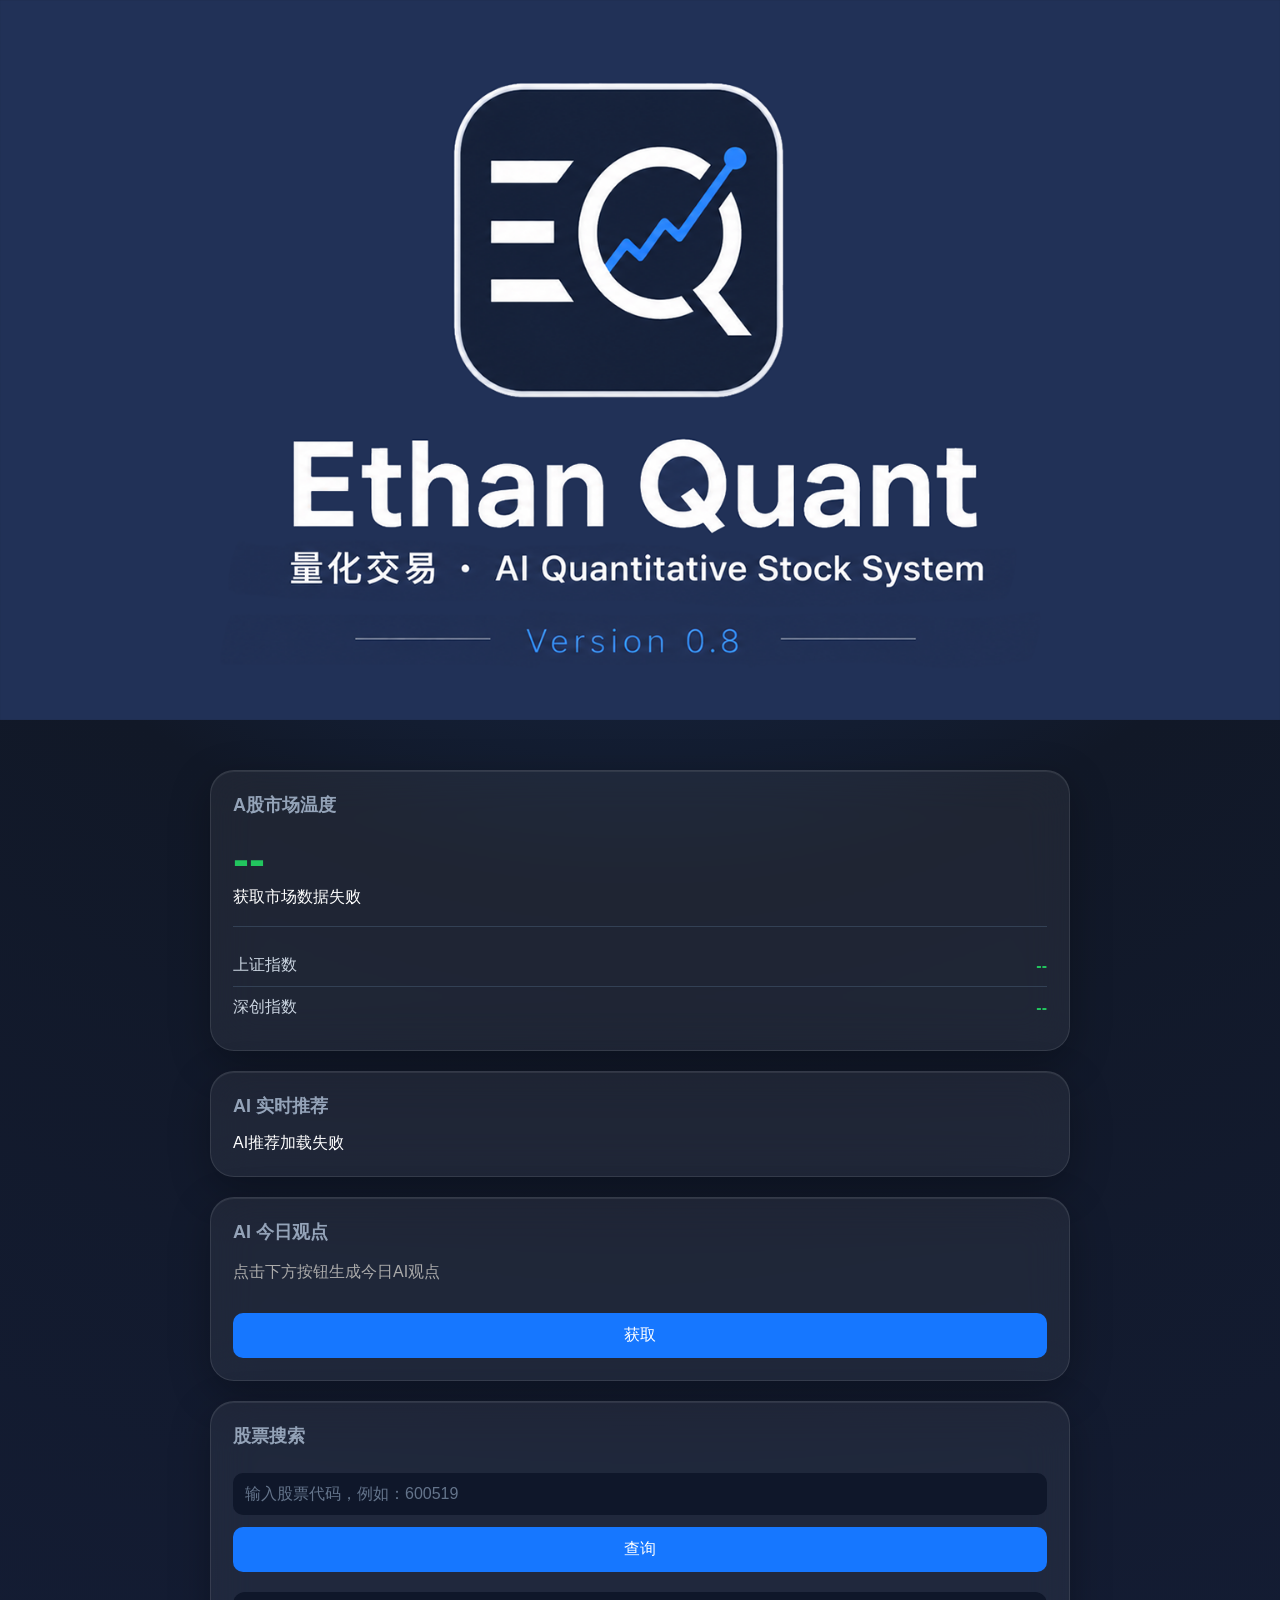
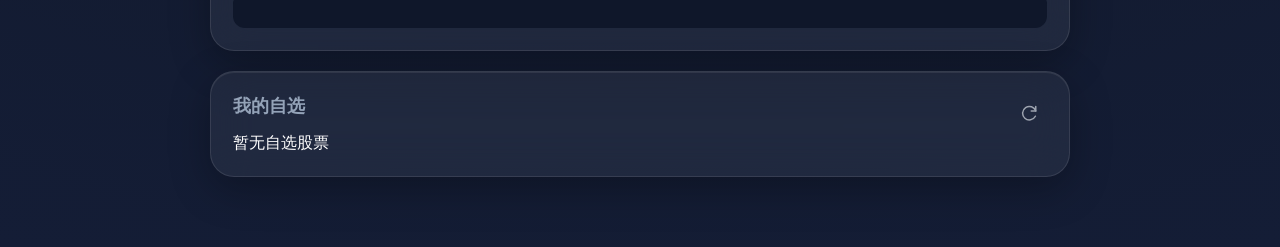
==== index.html @ 9d1d9fac "Update index.html" ====
<!DOCTYPE html>
<html lang="zh-CN">

<head>
    <meta charset="UTF-8">
    <meta name="viewport" content="width=device-width, initial-scale=1.0">

    <title>Ethan Quant - AI量化股票系统</title>

    <link rel="stylesheet" href="style.css">
</head>

<body>

    <!-- 顶部品牌 -->
<div class="header">

    <img
        src="banner.png.png"
        class="banner"
        alt="Ethan Quant">

</div>
    <div class="container">

     <!-- 市场温度 -->
<div class="card">

    <div class="title">
        A股市场温度
    </div>

    <div class="score" id="marketTemp">
        --
    </div>

    <p id="marketLevel">
        正在获取市场数据...
    </p>

    <hr>

<div class="market-score">

    <div class="score-item">
        <span>上证指数</span>
        <strong id="score-shanghai">--</strong>
    </div>

    <div class="score-item">
        <span>深创指数</span>
        <strong id="score-sz">--</strong>
    </div>

</div>
        </div>

        <!-- 今日 Top3 -->
      <div class="card">

   <div class="title">
    AI 实时推荐
</div>

    <div id="top3">

        正在计算 AI 推荐...

    </div>

</div>

        <!-- AI观点 -->
       <div class="card">

    <div class="title">
        AI 今日观点
    </div>

    <div id="dailyAI" style="margin:18px 0;color:#aaa;">
        点击下方按钮生成今日AI观点
    </div>

    <button
        id="dailyBtn"
        class="ai-btn"
        onclick="loadDailyAI()">
        获取
    </button>

</div>

        <!-- 股票搜索 -->
        <div class="card">

            <div class="title">
                股票搜索
            </div>

            <input
                id="stockCode"
                type="text"
                placeholder="输入股票代码，例如：600519"
                onkeydown="handleKey(event)"
            >

            <button onclick="searchStock()">
                查询
            </button>

            <div id="result"></div>

        </div>

        <!-- 我的自选 -->
        <div class="card">

           <div class="favorites-header">

    <div class="title">
        我的自选
    </div>

   <button
    id="refreshFavorites"
    class="refresh-btn"
    onclick="refreshFavorites()"
    title="刷新">

    <svg
        class="refresh-icon"
        viewBox="0 0 24 24"
        width="18"
        height="18"
        fill="none"
        stroke="currentColor"
        stroke-width="2"
        stroke-linecap="round"
        stroke-linejoin="round">

        <path d="M21 2v6h-6"></path>

        <path d="M20.49 15A9 9 0 1 1 21 8"></path>

    </svg>

</button>

</div>

<div id="favorites">
    暂无自选股票
</div>

        </div>

    </div>

    <script src="stocks.js"></script>
    <!-- ===========================
AI分析弹窗 V1.1
=========================== -->

<div id="aiModal" class="ai-modal">

    <div class="ai-box">

    <div class="ai-header">

    <button
        class="ai-close"
        onclick="closeAI()">
        ✕
    </button>

    <div class="ai-title">

        <div class="gemini-title">
            Ethan Quant AI
        </div>

        <div class="gemini-subtitle">
            AI 智能分析结果
        </div>

    </div>

</div>

        <div
            id="aiContent"
            class="ai-content">

            AI 正在分析...

        </div>

    </div>

</div>

<!-- 提示弹窗 -->
<div id="msgModal" class="ai-modal" style="display:none;">

    <div class="ai-box">

        <div class="ai-header">

            <button
                class="ai-close"
                onclick="closeMsg()">
                ✕

            </button>

            <div class="ai-title">

                <div class="gemini-title">
                    Ethan Quant
                </div>

                <div class="gemini-subtitle">
                    系统提示
                </div>

            </div>

        </div>

        <div
            id="msgContent"
            class="ai-content">

        </div>

    </div>

</div>

<script src="script.js"></script>

</body>

</html>
---- style.css ----
*{
    margin:0;
    padding:0;
    box-sizing:border-box;
}
body{
background:
radial-gradient(circle at top,#1f3b6f 0%,#111827 45%,#141d36 100%);
    color:white;
    font-family:-apple-system,BlinkMacSystemFont,"Segoe UI",Arial,sans-serif;
}
.header{

    background:transparent;

    text-align:center;

    padding:0;

}
.banner{

    display:block;

    width:100%;

    max-width:none;

    margin:0 auto;

}
.container{
    max-width:900px;
    margin:30px auto;
    padding:20px;
}

.card{

    background:rgba(255,255,255,.06);

    backdrop-filter:blur(22px);
    -webkit-backdrop-filter:blur(22px);

    border:1px solid rgba(255,255,255,.10);

    border-radius:24px;

    box-shadow:
        0 12px 40px rgba(0,0,0,.28),
        inset 0 1px 0 rgba(255,255,255,.08);

    padding:22px;

    margin-bottom:20px;

    transition:.3s ease;

    overflow:hidden;

}
.card:hover{

    transform:translateY(-3px);

    border-color:rgba(255,255,255,.16);

    box-shadow:
        0 18px 50px rgba(0,0,0,.35),
        inset 0 1px 0 rgba(255,255,255,.12);

}
.title{
    color:#94a3b8;
    margin-bottom:15px;
    font-size:18px;
    font-weight:bold;

    white-space:nowrap;
}
.score{
    font-size:48px;
    color:#22c55e;
    font-weight:bold;
}

.stock{
    display:flex;
    justify-content:space-between;
    padding:12px 0;
    border-bottom:1px solid #334155;
}

.stock:last-child{
    border-bottom:none;
}

input{
    width:100%;
    padding:12px;
    margin-top:10px;
    border:none;
    border-radius:10px;
    background:#0f172a;
    color:white;
    font-size:16px;
    outline:none;
}

input::placeholder{
    color:#64748b;
}

button{
    width:100%;
    margin-top:12px;
    padding:12px;
    border:none;
    border-radius:10px;
    background:#1677ff;
    color:white;
    font-size:16px;
    cursor:pointer;
    transition:.25s;
}

button:hover{
    background:#0f5fd7;
}

#result{
    margin-top:20px;
    padding:18px;
    background:#0f172a;
    border-radius:12px;
    line-height:1.8;
    text-align:left;
}

/* ========= V0.7 自选卡片 ========= */

.favorite-card{
    background:#0f172a;
    border:1px solid #334155;
    border-radius:14px;
    padding:16px;
    margin-bottom:14px;
    transition:.25s;
}

.favorite-card:hover{
    transform:translateY(-2px);
    border-color:#3b82f6;
}

.favorite-top{
    display:flex;
    justify-content:space-between;
    align-items:flex-start;
    margin-bottom:12px;
}

.favorite-name{
    font-size:18px;
    font-weight:700;
    color:#ffffff;
}

.favorite-code{
    font-size:13px;
    color:#94a3b8;
    margin-top:4px;
}

.favorite-price{
    font-size:30px;
    font-weight:bold;
    margin:8px 0;
}

.favorite-change{
    font-size:16px;
    font-weight:600;
}

.delete-btn{
    width:auto;
    margin:0;
    padding:8px 14px;
    background:#ef4444;
    border-radius:8px;
    font-size:14px;
}

.delete-btn:hover{
    background:#dc2626;
}
/* ========= V0.8 市场温度 ========= */

.market-score{
    margin-top:18px;
}

.score-item{
    display:flex;
    justify-content:space-between;
    align-items:center;
    padding:10px 0;
    border-bottom:1px solid #334155;
    font-size:16px;
}

.score-item:last-child{
    border-bottom:none;
}

.score-item span{
    color:#cbd5e1;
}

.score-item strong{
    color:#22c55e;
    font-size:16px;
    font-weight:700;
}

hr{
    border:none;
    border-top:1px solid #334155;
    margin:18px 0;
}
/* =======================================
   AI 分析弹窗 V1.1
======================================= */

.ai-modal{

    position:fixed;
    left:0;
    top:0;
    width:100%;
    height:100%;

    display:none;
    justify-content:center;
    align-items:center;

    background:rgba(0,0,0,.45);

    backdrop-filter:blur(8px);

    z-index:9999;

}

.ai-box{

    width:90%;
    max-width:720px;

    max-height:80vh;

    background:#fff;

    border-radius:18px;

    box-shadow:
    0 20px 60px rgba(0,0,0,.25);

    overflow:hidden;

    animation:popup .25s ease;

}

@keyframes popup{

    from{

        opacity:0;
        transform:scale(.95);

    }

    to{

        opacity:1;
        transform:scale(1);

    }

}

.ai-header{

    position: relative;

    padding: 28px 24px 20px;

    border-bottom: 1px solid #eee;

}

.ai-close{

    position:absolute;

    top:18px;

    right:18px;

    width:38px;

    height:38px;

    border:none;

    border-radius:50%;

    background:#f5f5f5;

    color:#666;

    font-size:22px;

    display:flex;

    align-items:center;

    justify-content:center;

    cursor:pointer;

    transition:.2s;

}

.ai-close:hover{

    background:#e9e9e9;

    color:#111;

}
.ai-title{

    display:flex;

    flex-direction:column;

    align-items:center;

    justify-content:center;

    width:100%;

}

.gemini-title{

    width:max-content;

    font-size:26px;

    font-weight:700;

    color:#111;

    line-height:1.2;

}

.gemini-subtitle{

    width:max-content;

    margin-top:8px;

    font-size:15px;

    color:#888;

    line-height:1.2;

}
.ai-content{

    padding:24px;

    line-height:1.9;

    white-space:pre-wrap;

    max-height:60vh;

    overflow-y:auto;

    font-size:15px;

    color:#333;

}

/* 底部说明 */

.ai-content::after{

    content:"\A\A━━━━━━━━━━━━\A\AAI Analysis powered by Google Gemini\A结合实时行情智能生成，仅供参考，不构成投资建议。";

    white-space:pre-wrap;

    display:block;

    margin-top:28px;

    padding-top:20px;

    border-top:1px solid #eee;

    color:#888;

    font-size:13px;

}

/* 手机 */

@media (max-width:768px){

    .ai-box{

        width:95%;

        max-height:88vh;

    }

}
.favorites-header{

    display:flex;

    justify-content:space-between;

    align-items:center;

    gap:10px;

}

.refresh-btn{

    width:36px !important;
    height:36px !important;

    margin:0 !important;
    padding:0 !important;

    background:transparent !important;

    border:none;

    color:#9CA3AF;

    font-size:22px;

    cursor:pointer;

    border-radius:50%;

    display:flex;
    align-items:center;
    justify-content:center;

    flex-shrink:0;

    transition:all .25s ease;

}
.refresh-icon{

    width:18px;
    height:18px;

}

.refresh-btn:hover{

    background:rgba(255,255,255,.08);

    color:#fff;

}

.refresh-btn.loading .refresh-icon{

    animation:spin .8s linear infinite;

}

.refresh-btn:disabled{

    opacity:.6;
    cursor:default;

}

@keyframes spin{
    from{transform:rotate(0deg);}
    to{transform:rotate(360deg);}
}
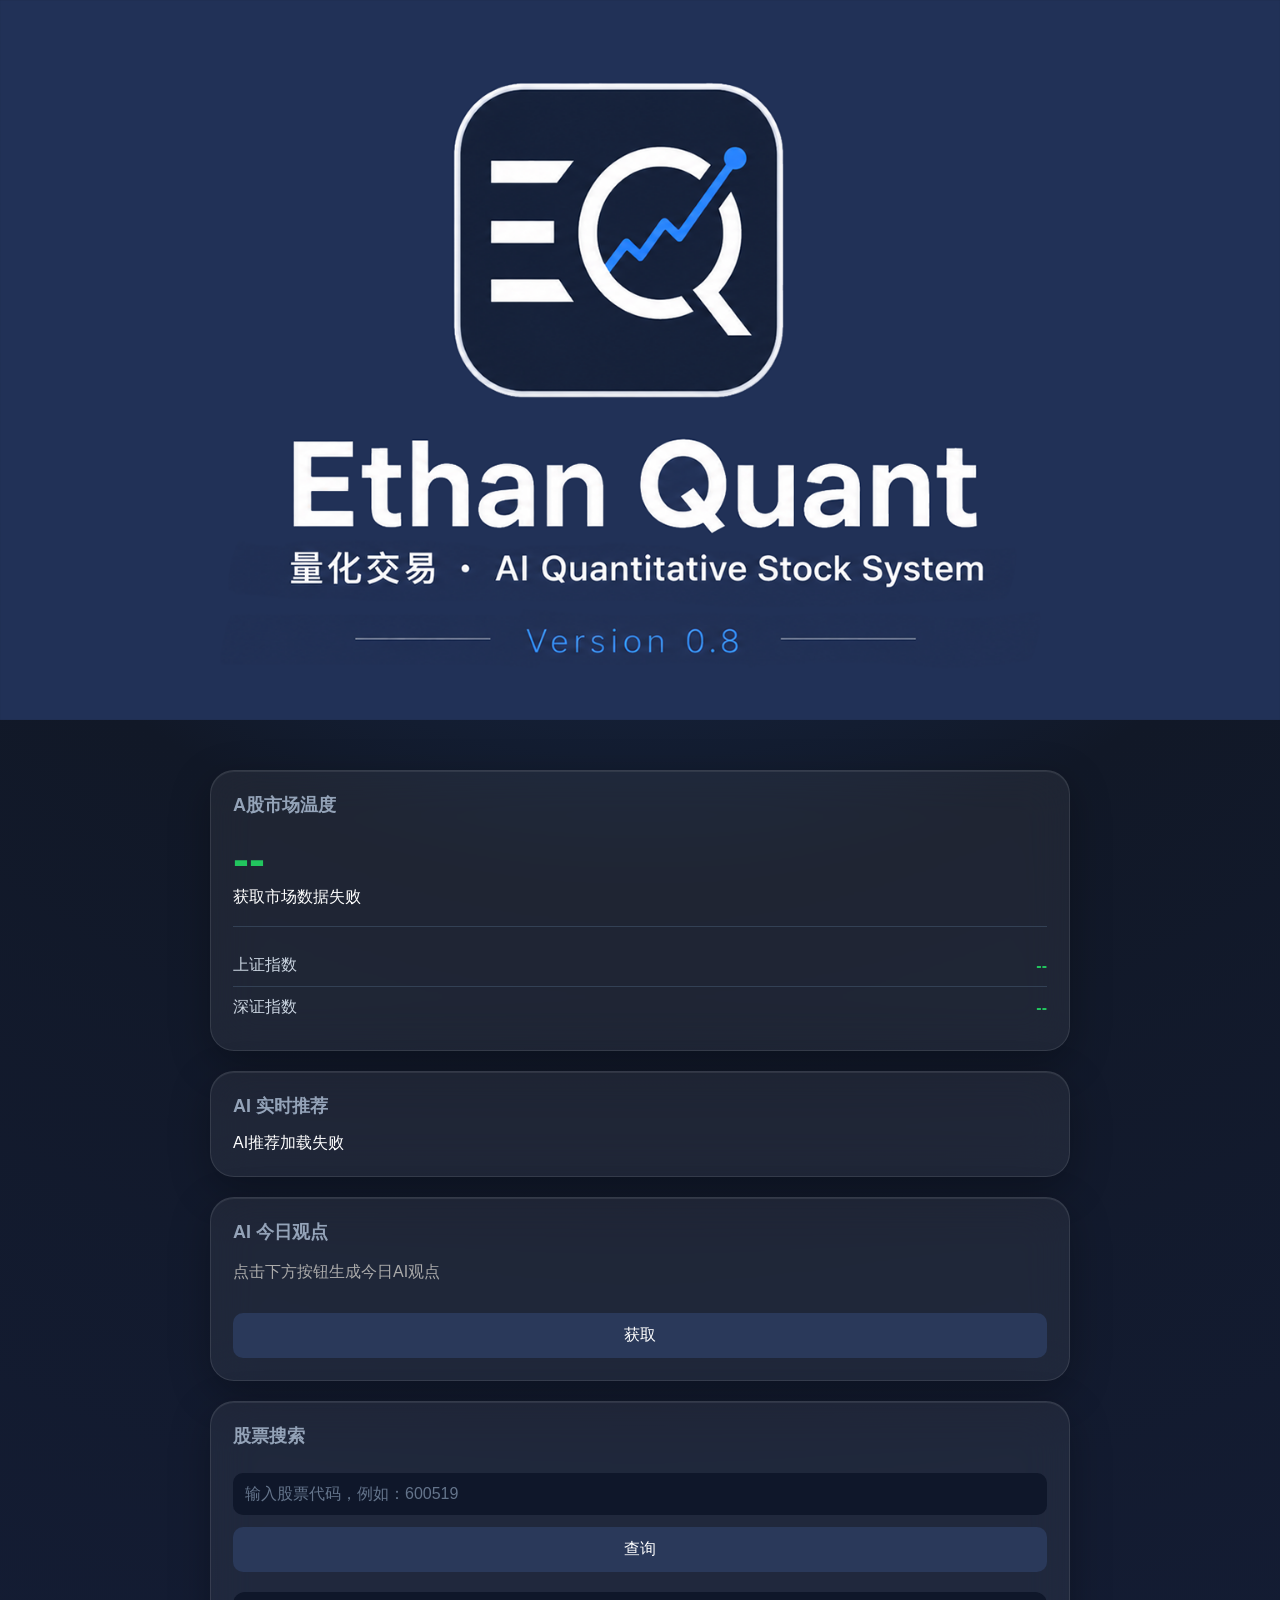
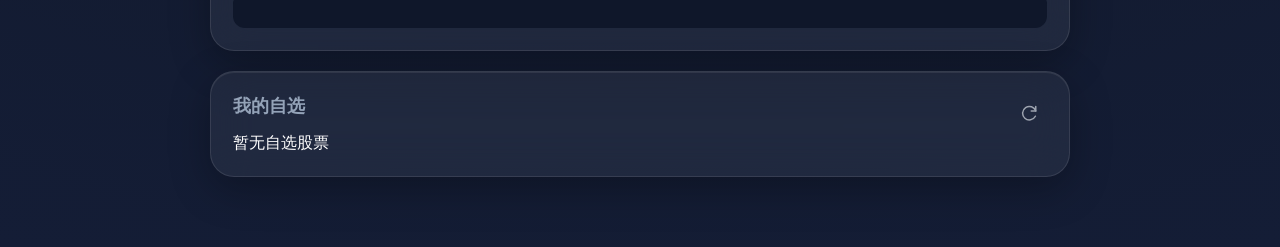
==== commit e997cf06: "Update index.html" ====
--- a/index.html
+++ b/index.html
@@ -48,7 +48,7 @@
     </div>
 
     <div class="score-item">
-        <span>深创指数</span>
+        <span>深证指数</span>
         <strong id="score-sz">--</strong>
     </div>
 
--- a/style.css
+++ b/style.css
@@ -117,7 +117,7 @@
     padding:12px;
     border:none;
     border-radius:10px;
-    background:#1677ff;
+    background:#2a395a;
     color:white;
     font-size:16px;
     cursor:pointer;
@@ -125,7 +125,7 @@
 }
 
 button:hover{
-    background:#0f5fd7;
+    background:#9ca8c0;
 }
 
 #result{
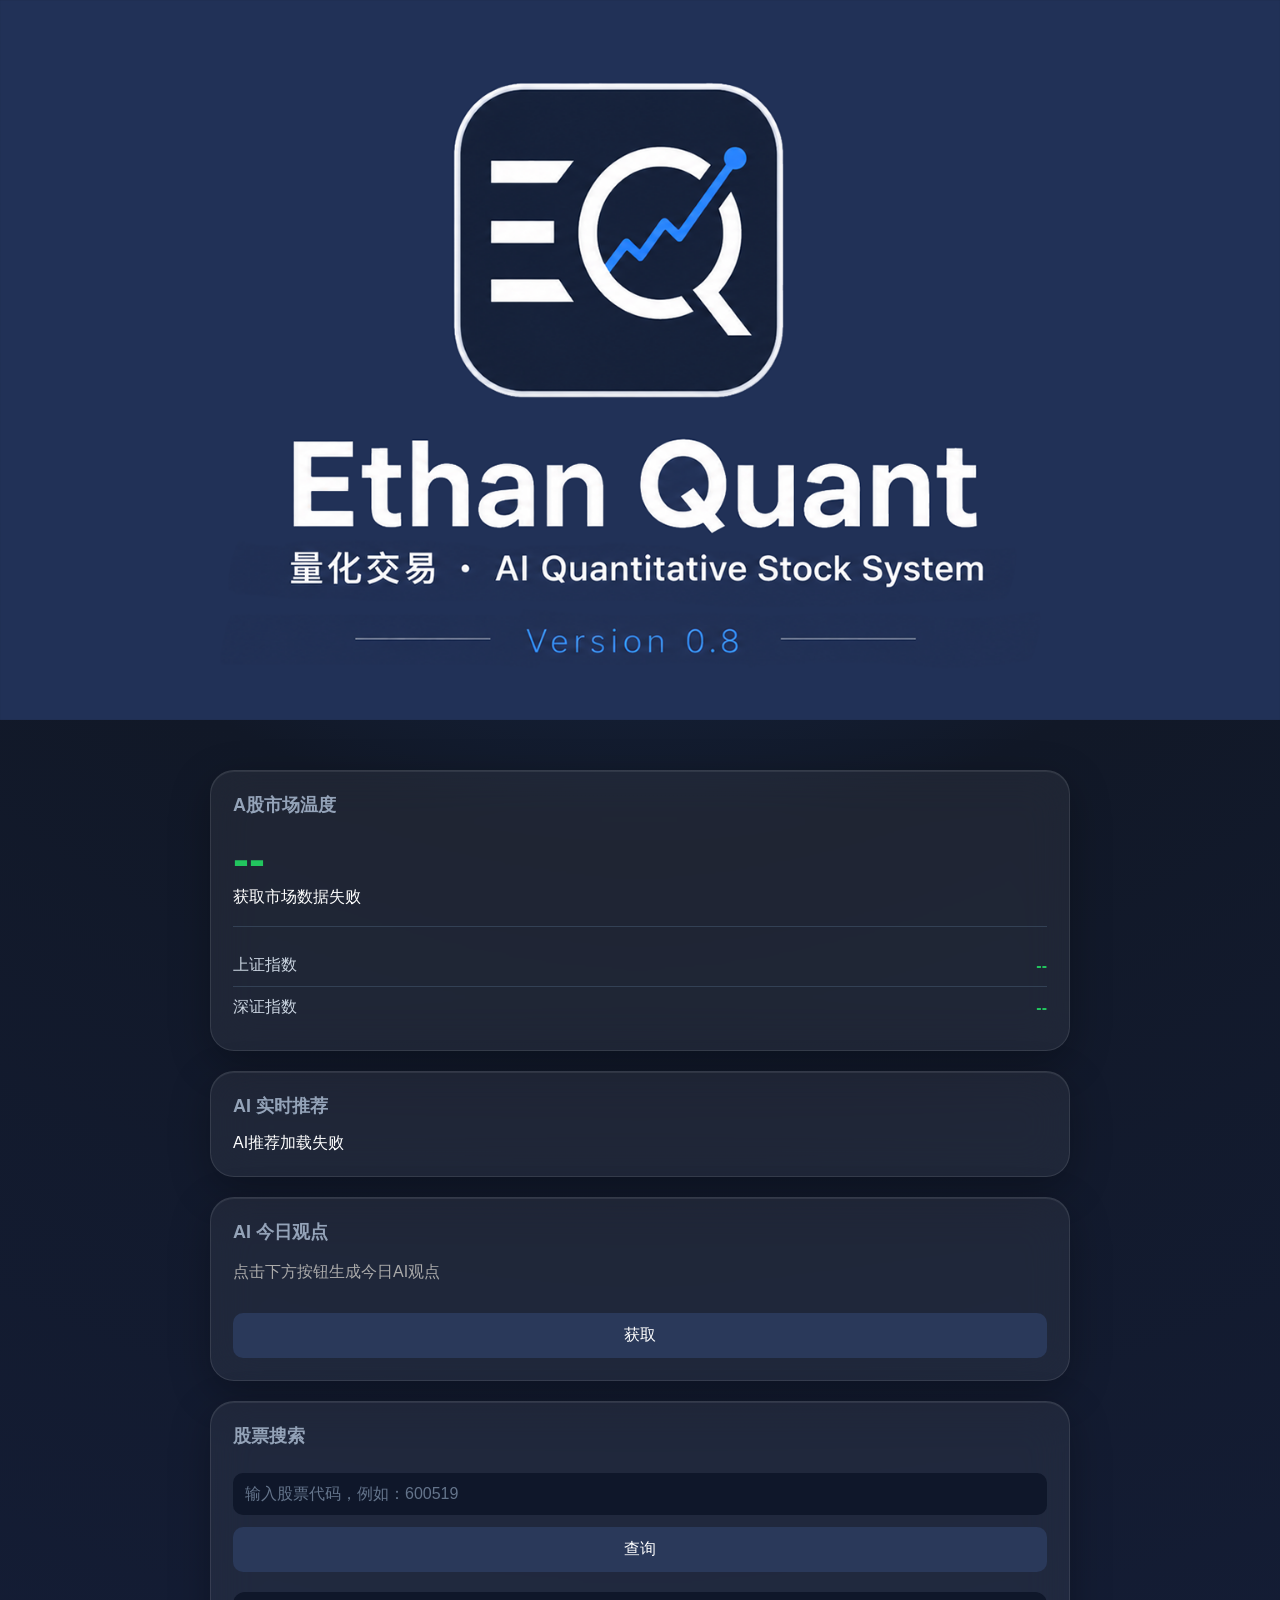
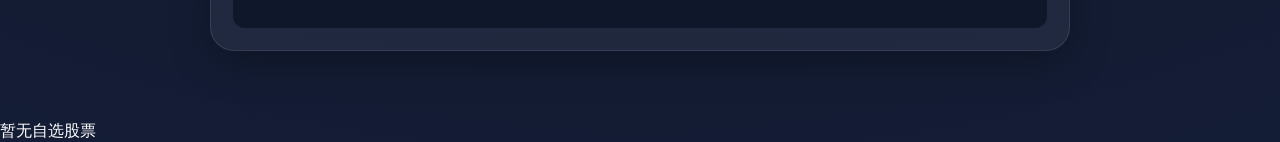
==== commit b91b64eb: "Remove favorites section from index.html Removed the favorites section including its header and refr" ====
--- a/index.html
+++ b/index.html
@@ -112,32 +112,6 @@
 
         </div>
 
-        <!-- 我的自选 -->
-        <div class="card">
-
-           <div class="favorites-header">
-
-    <div class="title">
-        我的自选
-    </div>
-
-   <button
-    id="refreshFavorites"
-    class="refresh-btn"
-    onclick="refreshFavorites()"
-    title="刷新">
-
-    <svg
-        class="refresh-icon"
-        viewBox="0 0 24 24"
-        width="18"
-        height="18"
-        fill="none"
-        stroke="currentColor"
-        stroke-width="2"
-        stroke-linecap="round"
-        stroke-linejoin="round">
-
         <path d="M21 2v6h-6"></path>
 
         <path d="M20.49 15A9 9 0 1 1 21 8"></path>
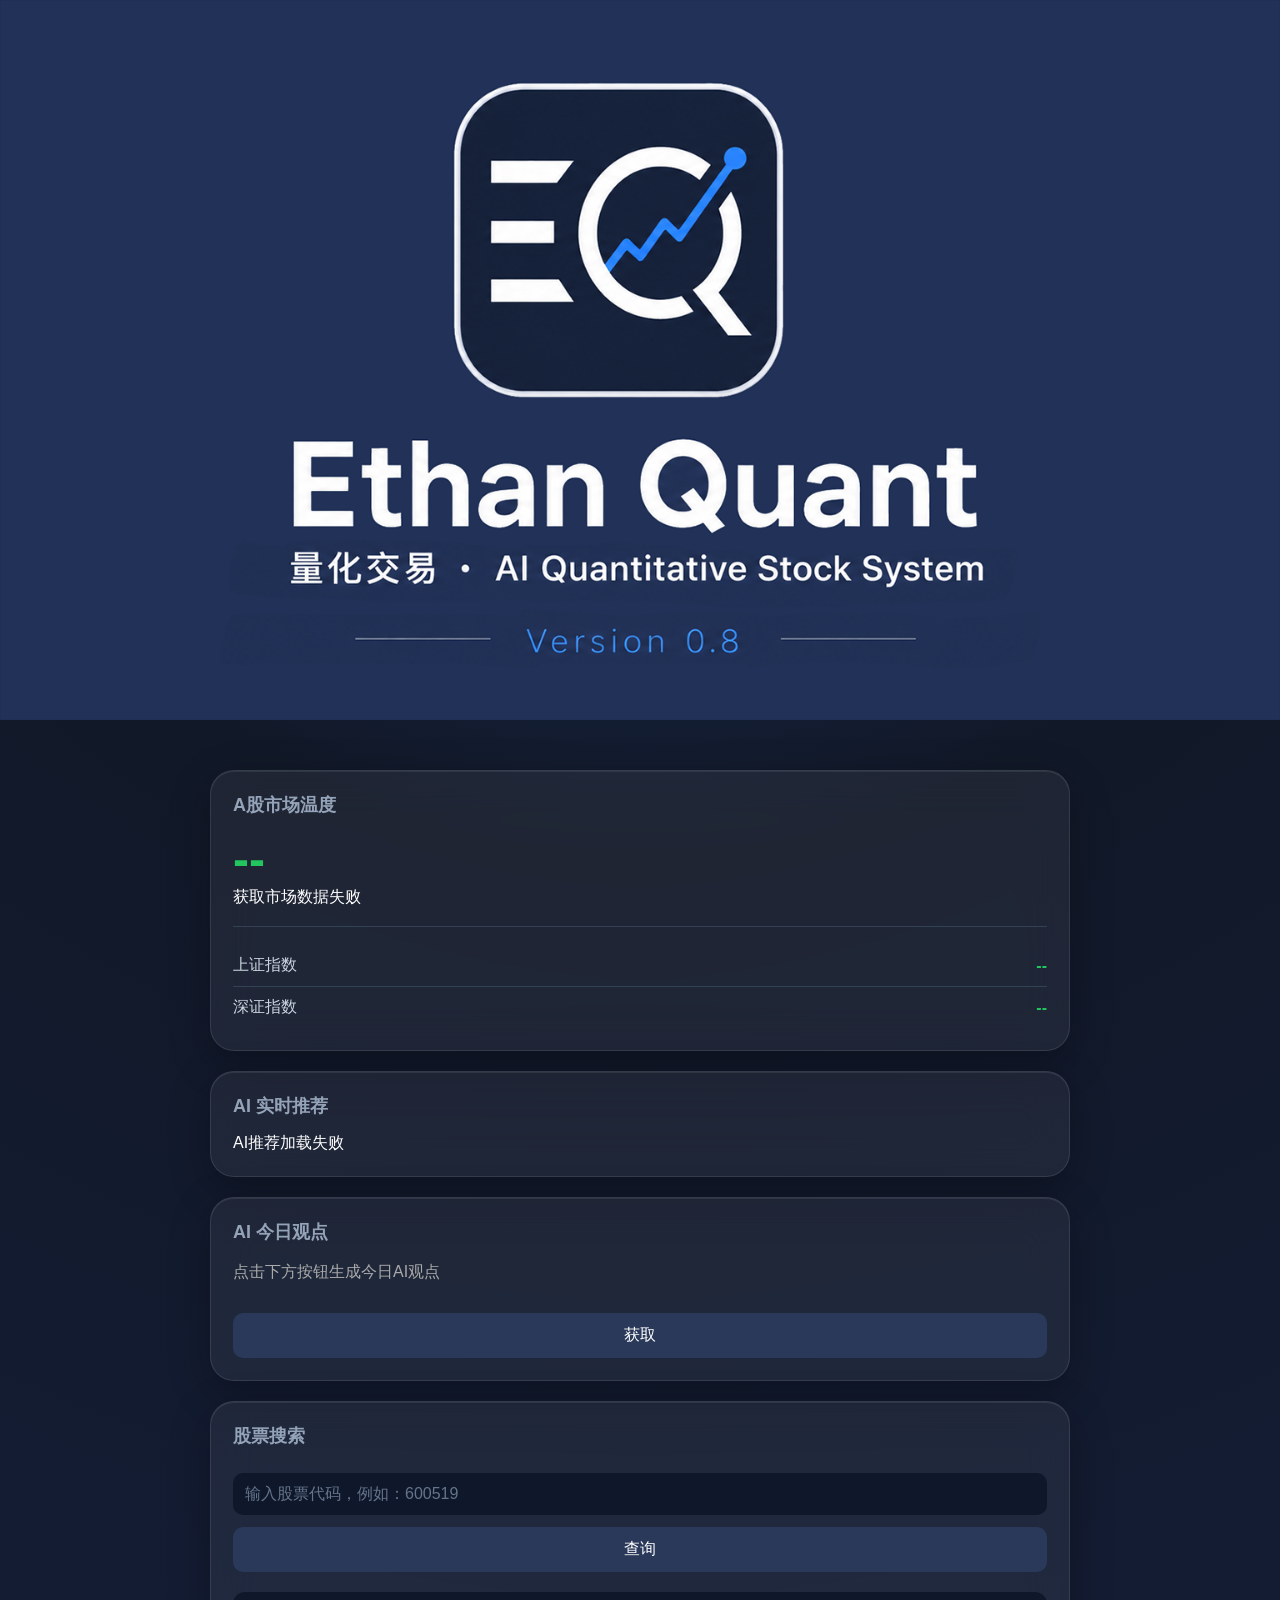
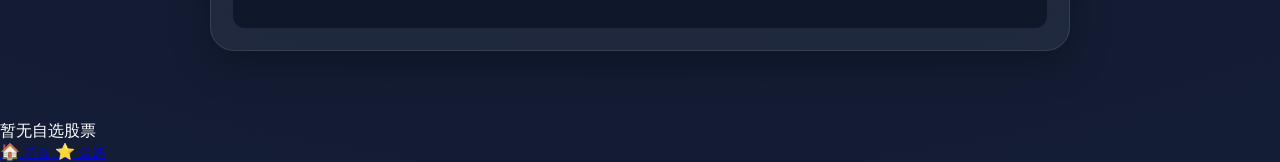
==== commit 81cb11cb: "Update index.html" ====
--- a/index.html
+++ b/index.html
@@ -210,7 +210,19 @@
     </div>
 
 </div>
-
+<nav class="tabbar">
+
+    <a href="index.html" class="tab-item active">
+        <span>🏠</span>
+        <small>首页</small>
+    </a>
+
+    <a href="favorites.html" class="tab-item">
+        <span>⭐</span>
+        <small>自选</small>
+    </a>
+
+</nav>
 <script src="script.js"></script>
 
 </body>
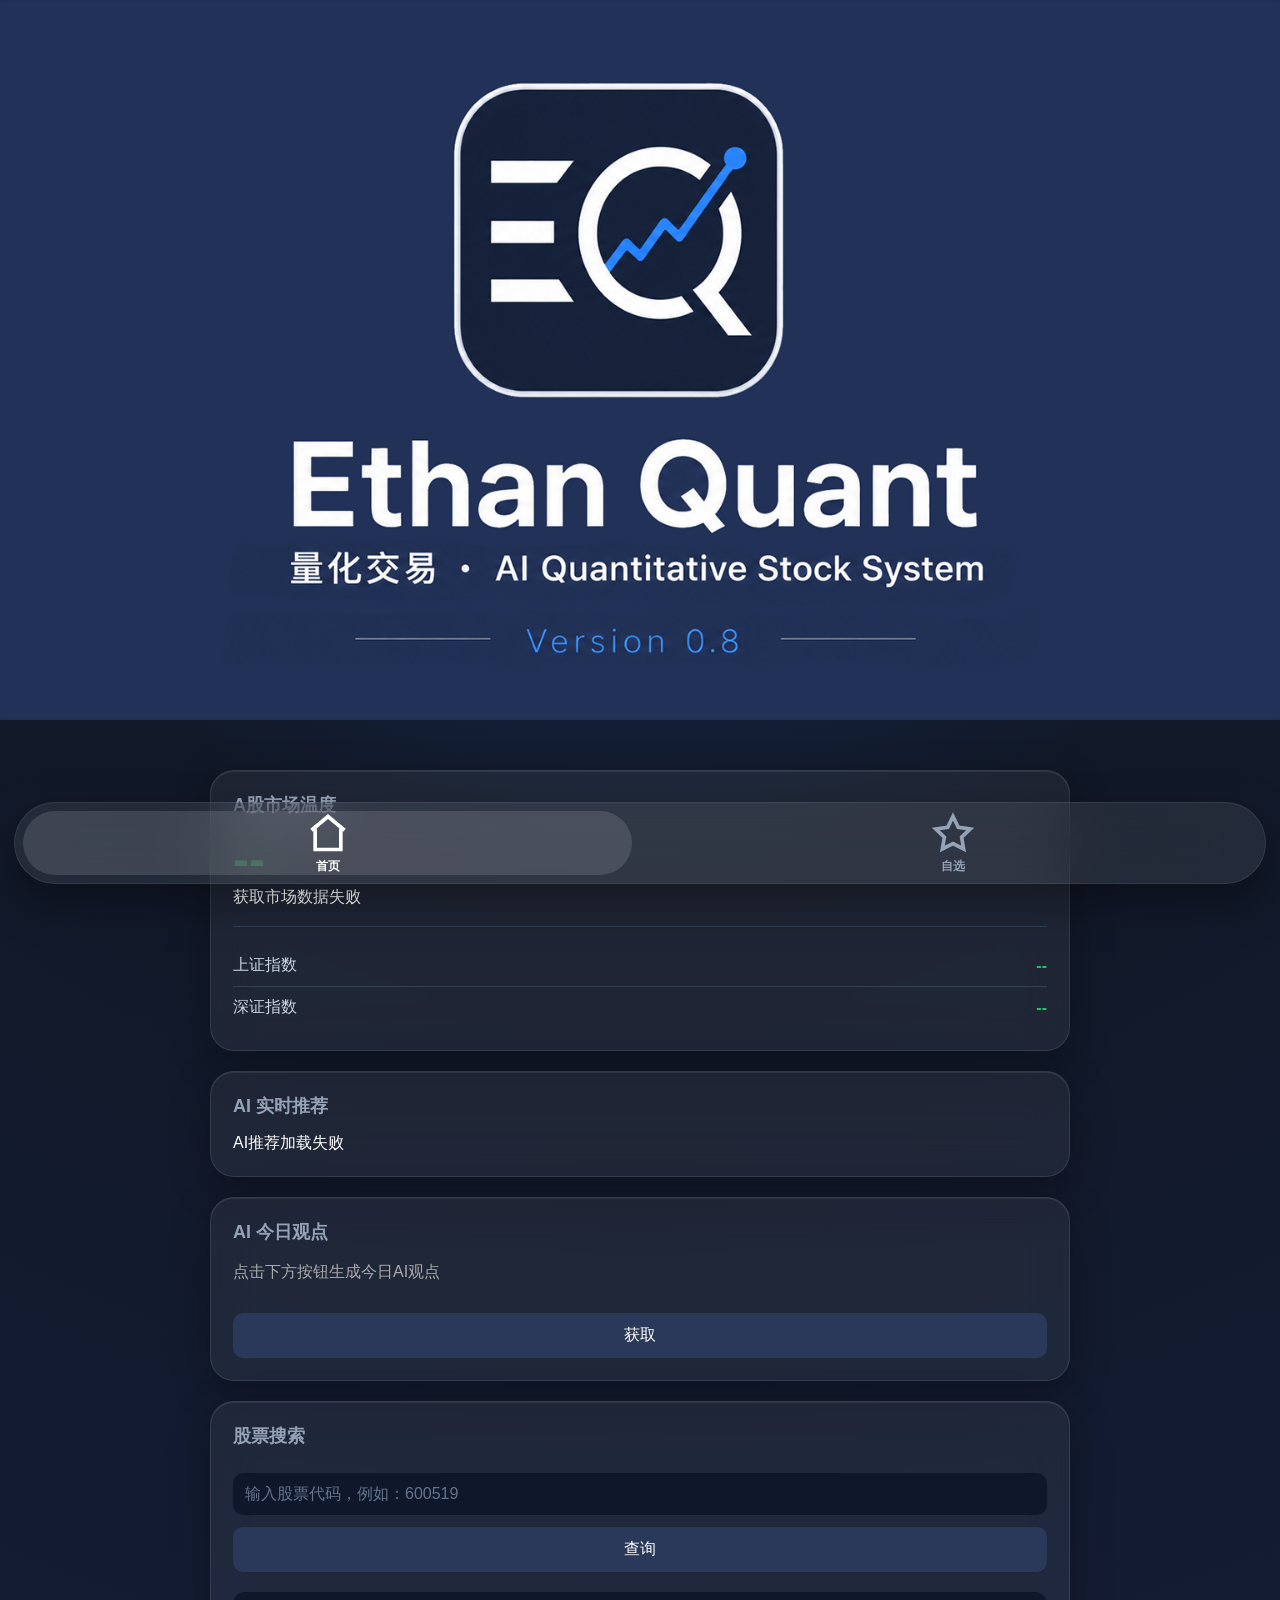
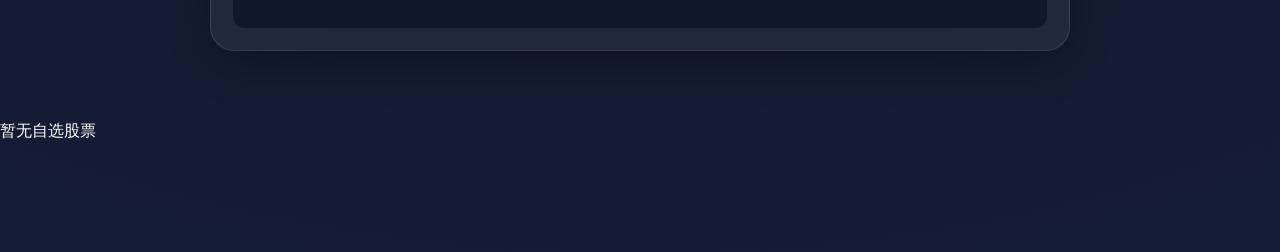
==== commit 430eb04a: "Update index.html" ====
--- a/index.html
+++ b/index.html
@@ -213,13 +213,18 @@
 <nav class="tabbar">
 
     <a href="index.html" class="tab-item active">
-        <span>🏠</span>
-        <small>首页</small>
+       <svg class="tab-icon" viewBox="0 0 24 24" fill="none" stroke="currentColor" stroke-width="2">
+    <path d="M3 10.5L12 3l9 7.5"></path>
+    <path d="M5 9.5V21h14V9.5"></path>
+</svg>
+<small>首页</small>
     </a>
 
     <a href="favorites.html" class="tab-item">
-        <span>⭐</span>
-        <small>自选</small>
+        <svg class="tab-icon" viewBox="0 0 24 24" fill="none" stroke="currentColor" stroke-width="2">
+    <path d="M12 3l2.9 5.9 6.5.9-4.7 4.5 1.1 6.4L12 17.8 6.2 20.7l1.1-6.4L2.6 9.8l6.5-.9L12 3z"></path>
+</svg>
+<small>自选</small>
     </a>
 
 </nav>
--- a/style.css
+++ b/style.css
@@ -509,3 +509,87 @@
     from{transform:rotate(0deg);}
     to{transform:rotate(360deg);}
 }
+/* ===== iOS 风格底部导航 ===== */
+
+body{
+    padding-bottom:110px;
+}
+
+.tabbar{
+
+    position:fixed;
+
+    left:14px;
+    right:14px;
+    bottom:16px;
+
+    height:82px;
+
+    display:flex;
+    align-items:center;
+
+    background:rgba(255,255,255,.08);
+
+    backdrop-filter:blur(30px);
+    -webkit-backdrop-filter:blur(30px);
+
+    border:1px solid rgba(255,255,255,.08);
+
+    border-radius:41px;
+
+    box-shadow:
+        0 18px 45px rgba(0,0,0,.35);
+
+    z-index:9999;
+
+}
+
+.tab-item{
+
+    flex:1;
+
+    height:64px;
+
+    margin:8px;
+
+    border-radius:32px;
+
+    text-decoration:none;
+
+    color:#94A3B8;
+
+    display:flex;
+
+    flex-direction:column;
+
+    justify-content:center;
+
+    align-items:center;
+
+    gap:3px;
+
+    transition:.25s;
+
+}
+
+.tab-item span{
+
+    font-size:24px;
+
+}
+
+.tab-item small{
+
+    font-size:12px;
+
+    font-weight:600;
+
+}
+
+.tab-item.active{
+
+    background:rgba(255,255,255,.12);
+
+    color:#fff;
+
+}
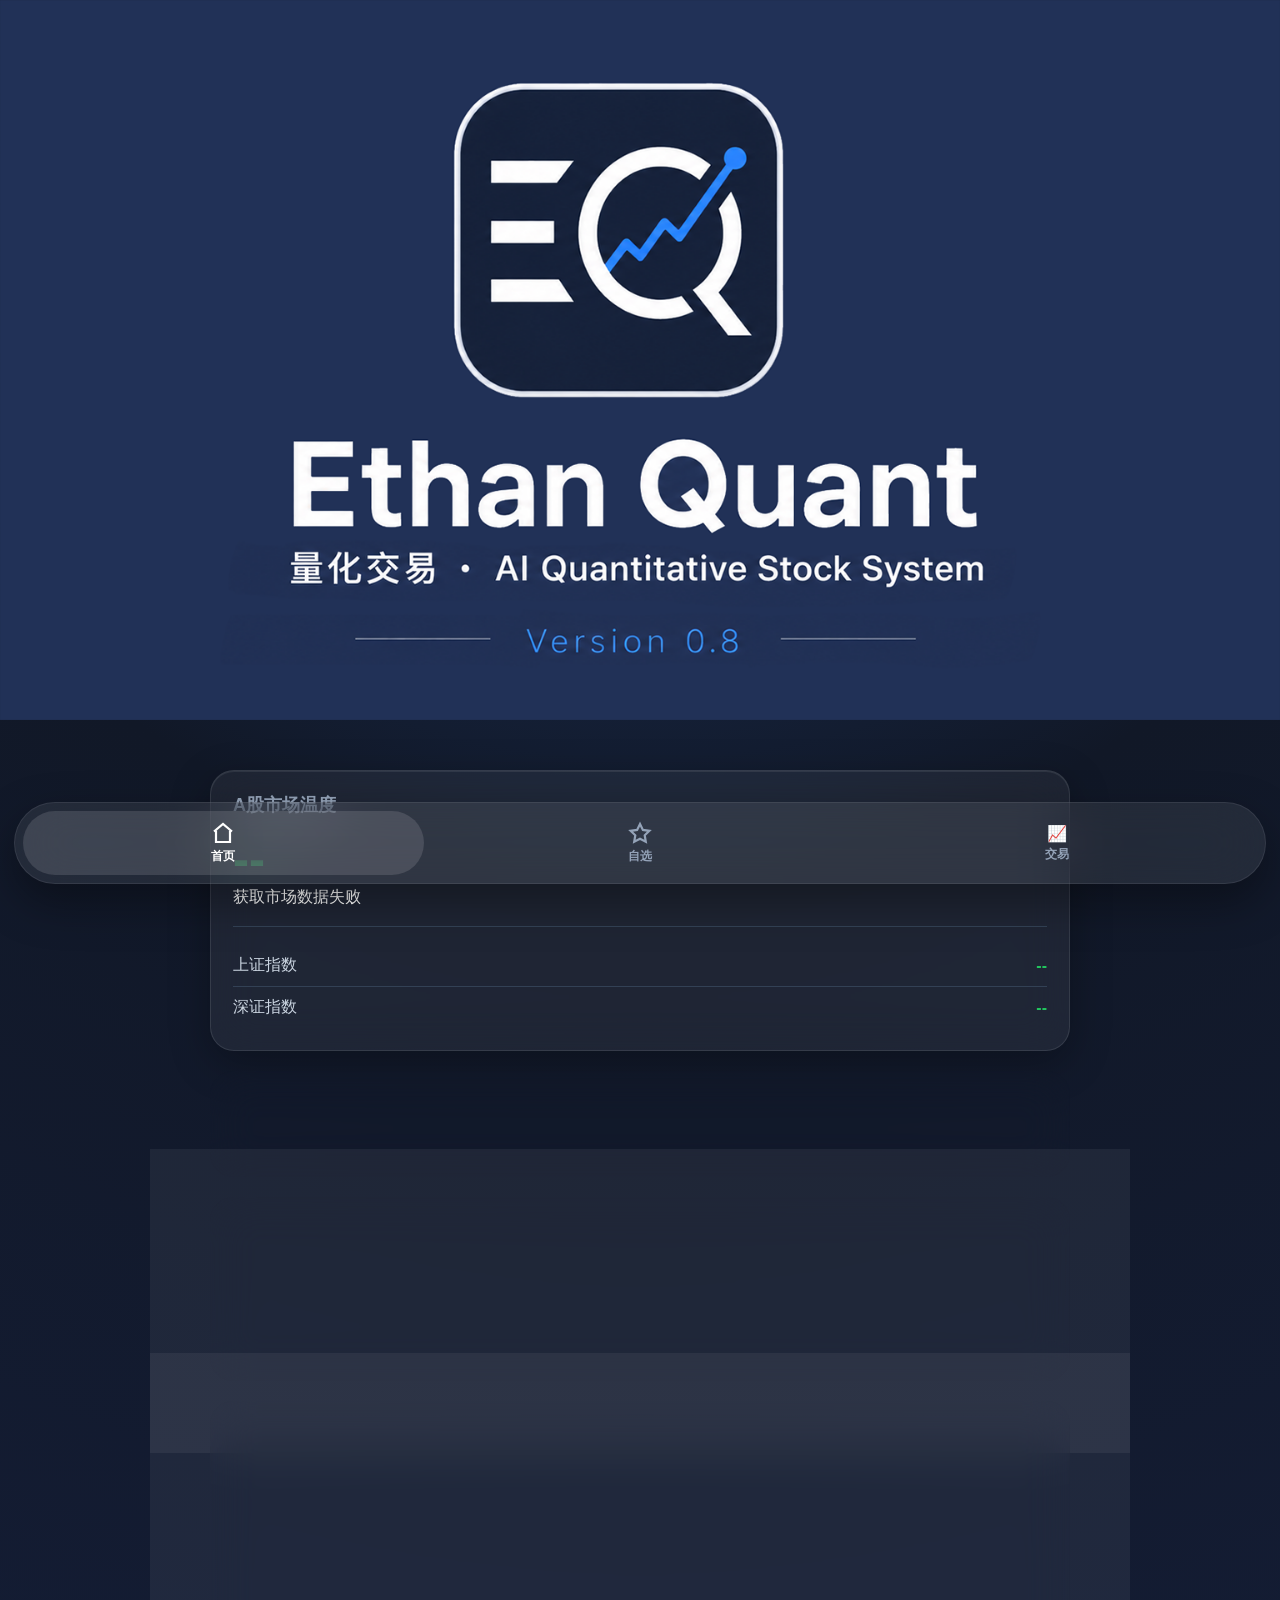
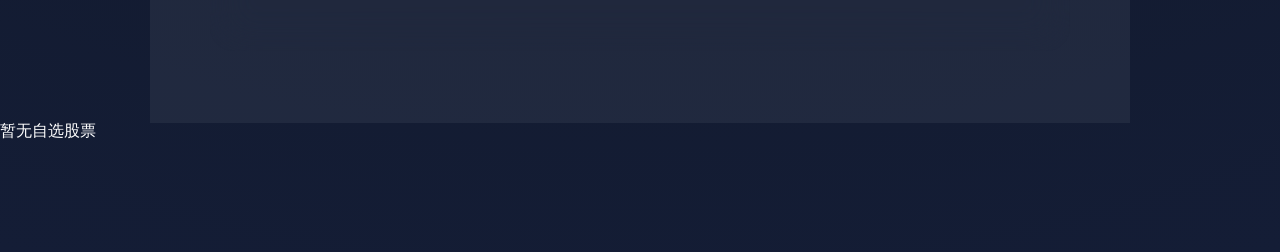
==== commit 61d4ca2c: "Update index.html" ====
--- a/index.html
+++ b/index.html
@@ -226,7 +226,10 @@
 </svg>
 <small>自选</small>
     </a>
-
+<a href="trade.html" class="tab-item">
+    📈
+    <small>交易</small>
+</a>
 </nav>
 <script src="script.js"></script>
 
--- a/style.css
+++ b/style.css
@@ -572,9 +572,13 @@
 
 }
 
-.tab-item span{
-
-    font-size:24px;
+.tab-icon{
+
+    width:24px;
+
+    height:24px;
+
+    stroke-width:2.2;
 
 }
 
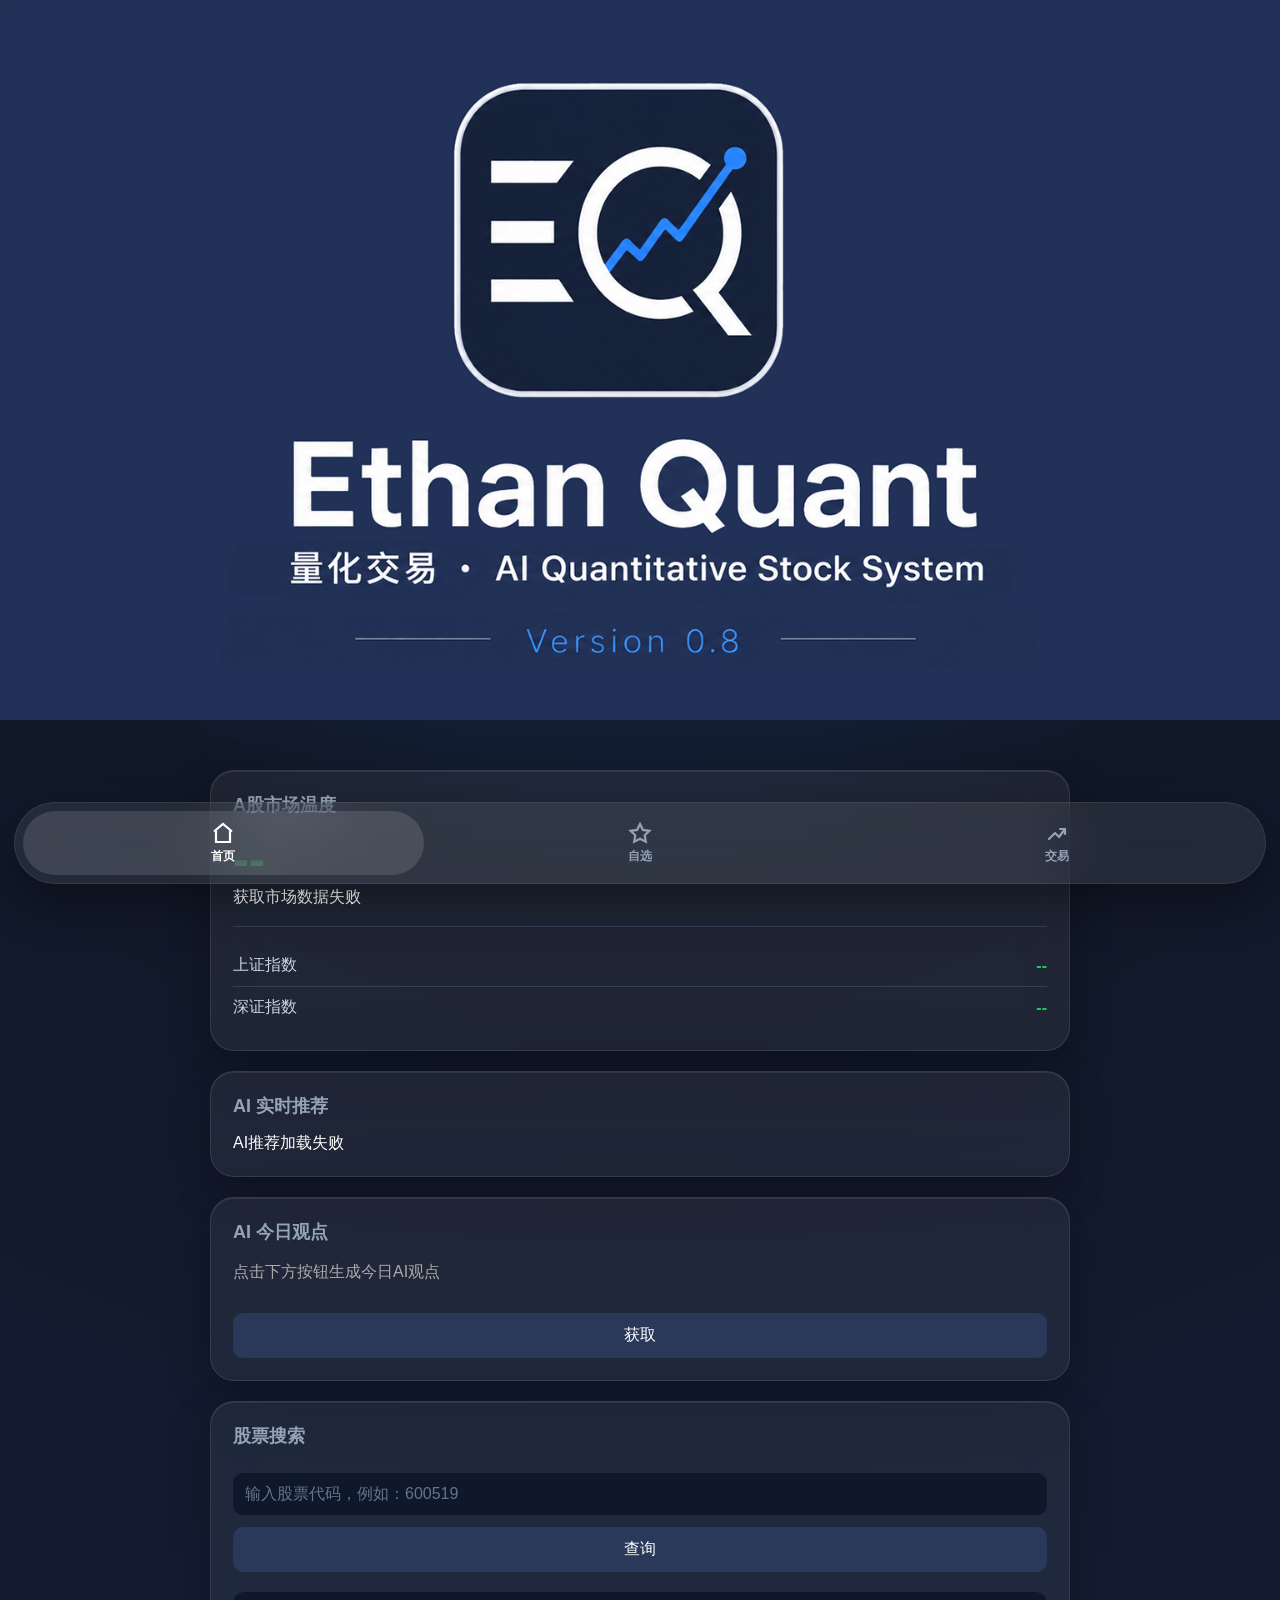
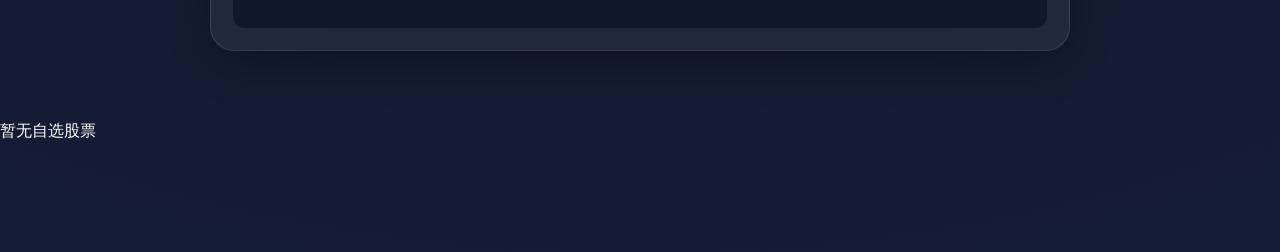
==== commit f969b25f: "Update index.html" ====
--- a/index.html
+++ b/index.html
@@ -227,8 +227,21 @@
 <small>自选</small>
     </a>
 <a href="trade.html" class="tab-item">
-    📈
-    <small>交易</small>
+    <svg class="tab-icon"
+     viewBox="0 0 24 24"
+     fill="none"
+     stroke="currentColor"
+     stroke-width="2"
+     stroke-linecap="round"
+     stroke-linejoin="round">
+
+    <path d="M4 18L10 12L14 16L20 8"></path>
+    <path d="M20 8H15"></path>
+    <path d="M20 8V13"></path>
+
+</svg>
+
+<small>交易</small>
 </a>
 </nav>
 <script src="script.js"></script>
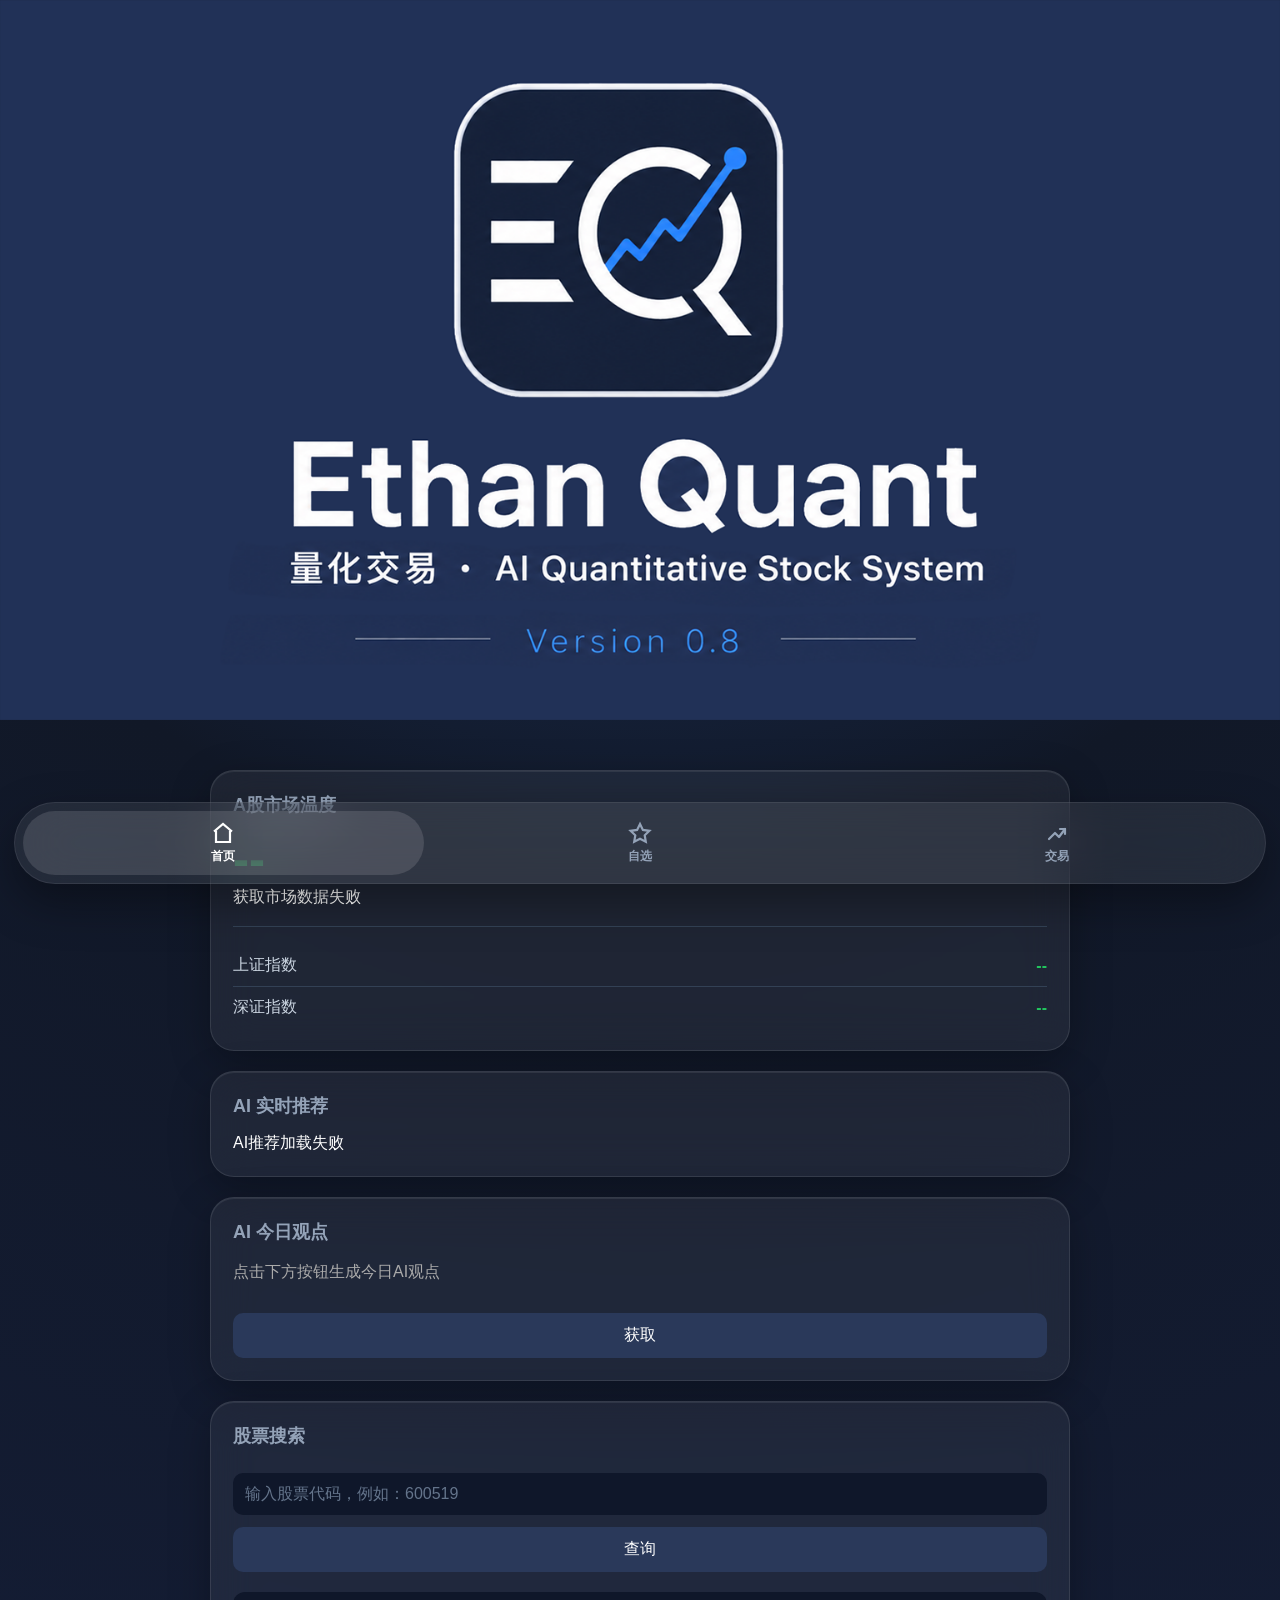
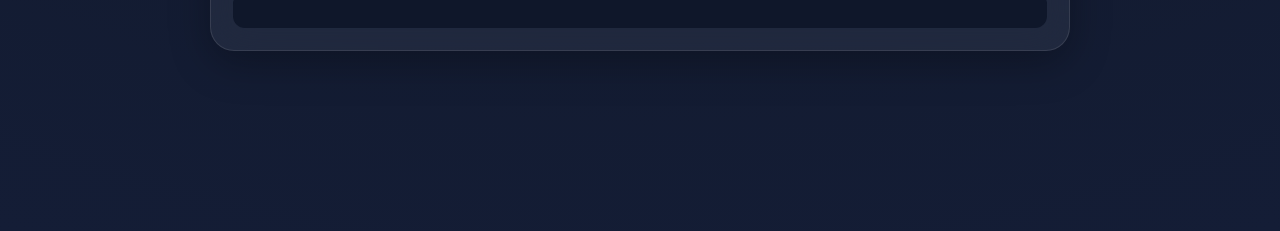
==== commit 91ed0e91: "Update index.html" ====
--- a/index.html
+++ b/index.html
@@ -109,22 +109,6 @@
             </button>
 
             <div id="result"></div>
-
-        </div>
-
-        <path d="M21 2v6h-6"></path>
-
-        <path d="M20.49 15A9 9 0 1 1 21 8"></path>
-
-    </svg>
-
-</button>
-
-</div>
-
-<div id="favorites">
-    暂无自选股票
-</div>
 
         </div>
 
